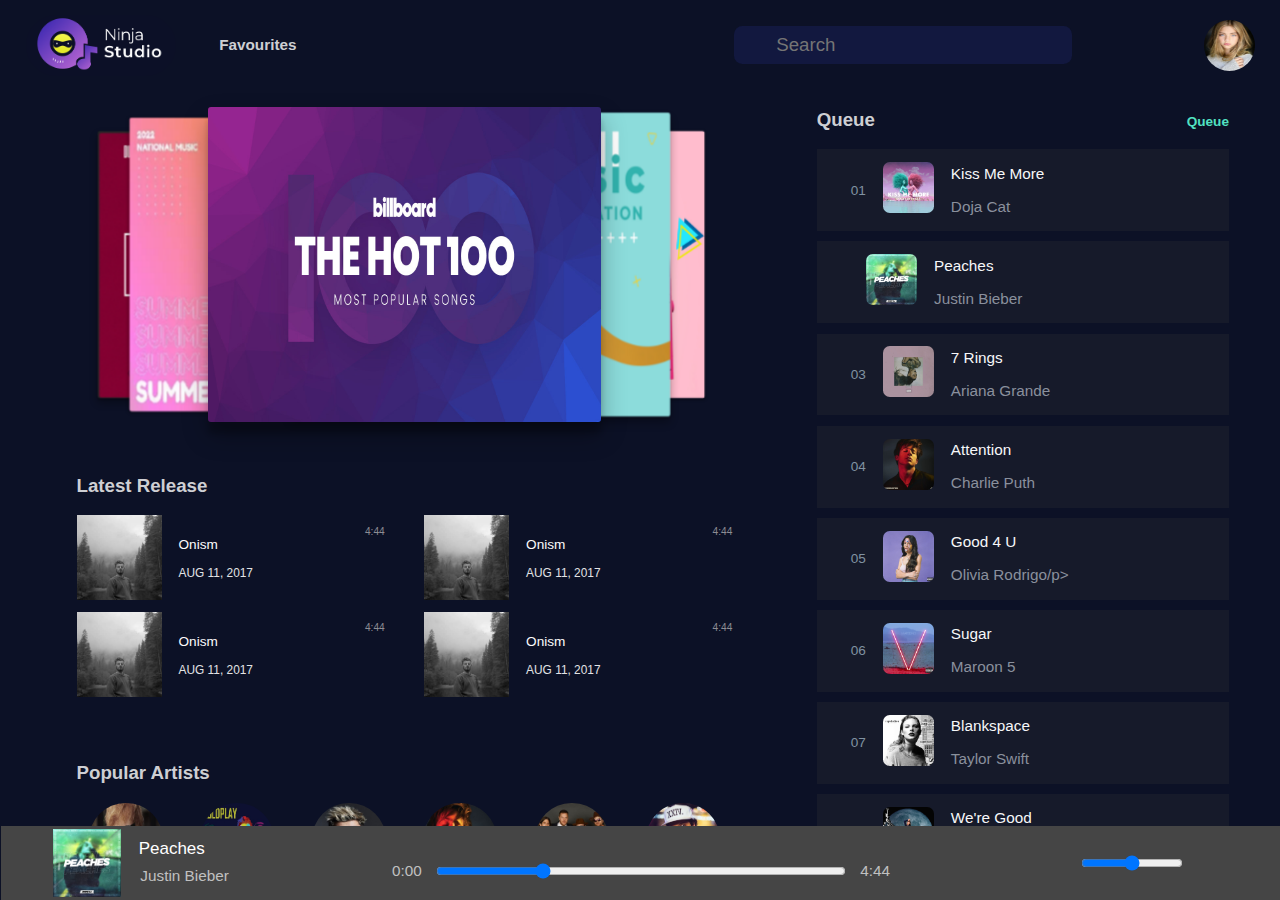
==== index.html @ 7820cff9 "Initial Upload" ====
<!-- The Following code is written by Dhruv Arora (github.com/itsdhruvarora) -->

<!DOCTYPE html>
<html>

<head>
    <title>Ninja Studio - Music Player</title>
    <meta content="" name="Ninja Studio's Music Player is a modern, classic and easy to use Web Music Player with interactive UI" />
    <meta name="description" content="Ninja Studio's Music Player is a modern, classic and easy to use Web Music Player with interactive UI" />
    <meta name="keywords" content="Ninja, Studio, NinjaStudio, Music, Player" />
	
    <meta property="og:title" content="Ninja Studio - Music Player" />
    <meta property="og:description" content="Ninja Studio's Music Player is a modern, classic and easy to use Web Music Player with interactive UI" />
    <meta property="og:locale" content="en_IN" />
    <meta
      property="og:image"
      content="/logo.png"
    />
	
    <meta name="twitter:title" content="Ninja Studio - Music Player" />
    <meta name="twitter:description" content="Ninja Studio's Music Player is a modern, classic and easy to use Web Music Player with interactive UI" />
    <meta
      name="twitter:image"
      content="/logo.png"
    />

    <meta charset="UTF-8">
    <!-- set viewport meta property -->
    <meta name="viewport" content="Width=device-width, initial-scale=1.0">

    <!-- linking the css file -->
    <link rel="stylesheet" href="/assets/css/styles.css">

    <!-- use the below to use font-awesome icons -->
    <link rel="stylesheet" href="https://use.fontawesome.com/releases/v5.15.3/css/all.css" integrity="sha384-SZXxX4whJ79/gErwcOYf+zWLeJdY/qpuqC4cAa9rOGUstPomtqpuNWT9wdPEn2fk" crossorigin="anonymous">
</head>

<body>
    <div class="main-container">
        <header class="header">
            <div class="logo">
                <img src="logo.png" />
                <p class="fav">Favourites</p>
            </div>
            <div class="searchbox-container">
                <div class="search-box">
                    <i class="fas fa-search"></i>
                    <input type="text" placeholder="Search" />
                    <i class="fas fa-microphone"></i>
                </div>
                <i class="fas bell fa-bell"></i>
                <img class="profile-photo" src="assets/images/profilepic.jpg" />
            </div>
        </header>

        <div class="for-responsiveness">
            <main>
                <div class="carousel">
                <div id="slider">
                    <input type="radio" name="slider" id="s1" checked>
                    <input type="radio" name="slider" id="s2">
                    <input type="radio" name="slider" id="s3">
                    <input type="radio" name="slider" id="s4">
                    <input type="radio" name="slider" id="s5">
            
                    <label for="s1" id="slide1"><img src="assets/carousel/img1.jpg" alt=""></label>
                    <label for="s2" id="slide2"><img src="assets/carousel/img2.jpg" alt=""></label>
                    <label for="s3" id="slide3"><img src="assets/carousel/img3.jpg" alt=""></label>
                    <label for="s4" id="slide4"><img src="assets/carousel/img4.webp" alt=""></label>
                    <label for="s5" id="slide5"><img src="assets/carousel/img5.png" alt=""></label>
                </div>
            </div>

                <div id="queue-1" class="queue-container">
                    <div class="queue-header">
                        <p>Queue</p>
                        <div class="queue-btn-container">

                            <!-- here label is acting as a button for dropdown effect -->
                            <label for="mycheckbox">Queue <span><i class="fas fa-angle-down"></i></span></label>
                            <input type="checkbox" id="mycheckbox">
                            <div class="queue-btn-dropdown">
                                <a href="">Playlists</a>
                                <hr>
                                <a href="">Favourite Songs</a>
                            </div>
                        </div>
                    </div>

                    <div class="queue-elements-container">
                        <div class="queue-element">
                            <div class="song-image-container">
                                <p class="queue-number">01</p>
                                <div class="image-container">
                                    <img class="queue-song-img" src="assets/queue/kissmemore.jpg" />
                                    <i class="fas play-btn fa-play"></i>
                                </div>
                                <div class="song-and-artist-container">
                                    <p class="queue-song-name">Kiss Me More</p>
                                    <p class="queue-artist-name">Doja Cat</p>
                                </div>
                            </div>

                            <span class="nav-link">
                                <button><i class="far wishlist-icon fa-heart"></i></button>
                            </span>
                        </div>
                        <div class="queue-element">
                            <div class="song-image-container">
                                <i class="fas currently-on-song fa-stream"></i>
                                
                                <!-- <img src="assets/css/Free_Download_Cool_Audio_Reacting_Spectrum_After_Effects_CC.mp4"> -->
                                <div class="image-container">

                                    <img class="queue-song-img" src="assets/queue/peaches.jpg" />
                                
                                    <i class="fas play-btn fa-play"></i>
                                </div>
                                <div class="song-and-artist-container">
                                    <p class="queue-song-name">Peaches</p>
                                    <p class="queue-artist-name">Justin Bieber</p>
                                </div>
                            </div>

                            <span class="nav-link">
                                <button><i class="far wishlist-icon fa-heart"></i></button>
                            </span>
                        </div>
                        <div class="queue-element">
                            <div class="song-image-container">
                                <p class="queue-number">03</p>
                                <div class="image-container">
                                    <img class="queue-song-img" src="assets/queue/7rings.jpg" />
                                    <i class="fas play-btn fa-play"></i>
                                </div>
                                <div class="song-and-artist-container">
                                    <p class="queue-song-name">7 Rings</p>
                                    <p class="queue-artist-name">Ariana Grande</p>
                                </div>
                            </div>

                            <span class="nav-link">
                                <button><i class="far wishlist-icon fa-heart"></i></button>
                            </span>
                        </div>
                        <div class="queue-element">
                            <div class="song-image-container">
                                <p class="queue-number">04</p>
                                <div class="image-container">
                                    <img class="queue-song-img" src="assets/queue/attention.jpg" />
                                    <i class="fas play-btn fa-play"></i>
                                </div>
                                <div class="song-and-artist-container">
                                    <p class="queue-song-name">Attention</p>
                                    <p class="queue-artist-name">Charlie Puth</p>
                                </div>
                            </div>

                            <span class="nav-link">
                                <button><i class="far wishlist-icon fa-heart"></i></button>
                            </span>
                        </div>
                        <div class="queue-element">
                            <div class="song-image-container">
                                <p class="queue-number">05</p>
                                <div class="image-container">
                                    <img class="queue-song-img" src="assets/queue/good4u.jpg" />
                                    <i class="fas play-btn fa-play"></i>
                                </div>
                                <div class="song-and-artist-container">
                                    <p class="queue-song-name">Good 4 U</p>
                                    <p class="queue-artist-name">Olivia Rodrigo/p>
                                </div>
                            </div>

                            <span class="nav-link">
                                <button><i class="far wishlist-icon fa-heart"></i></button>
                            </span>
                        </div>
                        <div class="queue-element">
                            <div class="song-image-container">
                                <p class="queue-number">06</p>
                                <div class="image-container">
                                    <img class="queue-song-img" src="assets/queue/sugar.jpg" />
                                    <i class="fas play-btn fa-play"></i>
                                </div>
                                <div class="song-and-artist-container">
                                    <p class="queue-song-name">Sugar</p>
                                    <p class="queue-artist-name">Maroon 5</p>
                                </div>
                            </div>

                            <span class="nav-link">
                                <button><i class="far wishlist-icon fa-heart"></i></button>
                            </span>
                        </div>
                        <div class="queue-element">
                            <div class="song-image-container">
                                <p class="queue-number">07</p>
                                <div class="image-container">
                                    <img class="queue-song-img" src="assets/queue/taylorswift.jpg" />
                                    <i class="fas play-btn fa-play"></i>
                                </div>
                                <div class="song-and-artist-container">
                                    <p class="queue-song-name">Blankspace</p>
                                    <p class="queue-artist-name">Taylor Swift</p>
                                </div>
                            </div>

                            <span class="nav-link">
                                <button><i class="far wishlist-icon fa-heart"></i></button>
                            </span>
                        </div>
                        <div class="queue-element">
                            <div class="song-image-container">
                                <p class="queue-number">08</p>
                                <div class="image-container">
                                    <img class="queue-song-img" src="assets/queue/we'regood.jpg" />
                                    <i class="fas play-btn fa-play"></i>
                                </div>
                                <div class="song-and-artist-container">
                                    <p class="queue-song-name">We're Good</p>
                                    <p class="queue-artist-name">Dua Lipa</p>
                                </div>
                            </div>

                            <span class="nav-link">
                                <button><i class="far wishlist-icon fa-heart"></i></button>
                            </span>
                        </div>
                        <div class="queue-element">
                            <div class="song-image-container">
                                <p class="queue-number">09</p>
                                <div class="image-container">
                                    <img class="queue-song-img" src="assets/queue/shapeofyou.jpg" />
                                    <i class="fas play-btn fa-play"></i>
                                </div>
                                <div class="song-and-artist-container">
                                    <p class="queue-song-name">Shape Of You</p>
                                    <p class="queue-artist-name">Ed Sheeran</p>
                                </div>
                            </div>

                            <span class="nav-link">
                                <button><i class="far wishlist-icon fa-heart"></i></button>
                            </span>
                        </div>
                        <div class="queue-element">
                            <div class="song-image-container">
                                <p class="queue-number">10</p>
                                <div class="image-container">
                                    <img class="queue-song-img" src="assets/queue/cheapthrills.jpg" />
                                    <i class="fas play-btn fa-play"></i>
                                </div>
                                <div class="song-and-artist-container">
                                    <p class="queue-song-name">Cheap Thrills</p>
                                    <p class="queue-artist-name">Sia</p>
                                </div>
                            </div>

                            <span class="nav-link">
                                <button><i class="far wishlist-icon fa-heart"></i></button>
                            </span>
                        </div>
                        <div class="queue-element">
                            <div class="song-image-container">
                                <p class="queue-number">11</p>
                                <div class="image-container">
                                    <img class="queue-song-img" src="assets/queue/roar.jpg" />
                                    <i class="fas play-btn fa-play"></i>
                                </div>
                                <div class="song-and-artist-container">
                                    <p class="queue-song-name">Roar</p>
                                    <p class="queue-artist-name">Katy Perry</p>
                                </div>
                            </div>

                            <span class="nav-link">
                                <button><i class="far wishlist-icon fa-heart"></i></button>
                            </span>
                        </div>
                        <div class="queue-element">
                            <div class="song-image-container">
                                <p class="queue-number">12</p>
                                <div class="image-container">
                                    <img class="queue-song-img" src="assets/queue/starboy.jpg" />
                                    <i class="fas play-btn fa-play"></i>
                                </div>
                                <div class="song-and-artist-container">
                                    <p class="queue-song-name">Starboy</p>
                                    <p class="queue-artist-name">The Weeknd</p>
                                </div>
                            </div>

                            <span class="nav-link">
                                <button><i class="far wishlist-icon fa-heart"></i></button>
                            </span>
                        </div>
                    </div>
                </div>

                <div class="latest-release-container">
                    <div class="latest-release-header">
                        <p>Latest Release</p>
                    </div>
                    <div class="latest-release-cards-container">
                        <div class="latest-release-card">
                            <div class="song-name-and-img-container">
                                <div class="latest-release-img-container">
                                    <label for="play-btn-checkbox1"><i class="fas latest-release-play-btn fa-play play-1"></i><i class="latest-release-pause-btn fas fa-pause pause-1"></i></label>
                                </div>
                                <div>
                                    <p class="song-name">Onism</p>
                                    <p class="date">AUG 11, 2017</p>
                                </div>
                            </div>

                            <div class="latest-release-dropdown-container">
                                <label for="latest-release-checkbox1"><i class="fas more-details fa-ellipsis-h"></i></label>
                                <input type="checkbox" id="latest-release-checkbox1">
                                <div class="latest-release-dropdown">

                                    <div class="links-container">
                                        <i class="fas fa-play"></i>
                                        <a href="">Play Now</a>
                                    </div>

                                    <hr>

                                    <div class="links-container">
                                        <i class="fas fa-plus"></i>
                                        <a href="">Add To Queue</a>
                                    </div>

                                    <hr>

                                    <div class="links-container">
                                        <i class="fas fa-bars"></i>
                                        <a href="">Add To Favourites</a>
                                    </div>

                                    <hr>

                                    <div class="links-container">
                                        <i class="fas fa-exclamation-circle"></i>
                                        <a href=""><span></span>Get Info</a>
                                    </div>

                                </div>
                                <p class="time">4:44</p>
                            </div>

                        </div>
                        <div class="latest-release-card">
                            <div class="song-name-and-img-container">
                                <div class="latest-release-img-container">
                                    <label for="play-btn-checkbox2"><i class="fas latest-release-play-btn fa-play play-2"></i><i class="latest-release-pause-btn fas fa-pause pause-2"></i></label>
                                </div>
                                <div>
                                    <p class="song-name">Onism</p>
                                    <p class="date">AUG 11, 2017</p>
                                </div>
                            </div>

                            <div class="latest-release-dropdown-container">
                                <label for="latest-release-checkbox2"><i class="fas more-details fa-ellipsis-h"></i></label>
                                <input type="checkbox" id="latest-release-checkbox2">
                                <div class="latest-release-dropdown">

                                    <div class="links-container">
                                        <i class="fas fa-play"></i>
                                        <a href="">Play Now</a>
                                    </div>

                                    <hr>

                                    <div class="links-container">
                                        <i class="fas fa-plus"></i>
                                        <a href="">Add To Queue</a>
                                    </div>

                                    <hr>

                                    <div class="links-container">
                                        <i class="fas fa-bars"></i>
                                        <a href="">Add To Favourites</a>
                                    </div>

                                    <hr>

                                    <div class="links-container">
                                        <i class="fas fa-exclamation-circle"></i>
                                        <a href=""><span></span>Get Info</a>
                                    </div>

                                </div>
                                <p class="time">4:44</p>
                            </div>

                        </div>
                    </div>
                    <div class="latest-release-cards-container">
                        <div class="latest-release-card">
                            <div class="song-name-and-img-container">
                                <div class="latest-release-img-container">
                                    <label for="play-btn-checkbox3"><i class="fas latest-release-play-btn fa-play play-3"></i><i class="latest-release-pause-btn fas fa-pause pause-3"></i></label>
                                </div>
                                <div>
                                    <p class="song-name">Onism</p>
                                    <p class="date">AUG 11, 2017</p>
                                </div>
                            </div>

                            <div class="latest-release-dropdown-container">
                                <label for="latest-release-checkbox3"><i class="fas more-details fa-ellipsis-h"></i></label>
                                <input type="checkbox" id="latest-release-checkbox3">
                                <div class="latest-release-dropdown">

                                    <div class="links-container">
                                        <i class="fas fa-play"></i>
                                        <a href="">Play Now</a>
                                    </div>

                                    <hr>

                                    <div class="links-container">
                                        <i class="fas fa-plus"></i>
                                        <a href="">Add To Queue</a>
                                    </div>

                                    <hr>

                                    <div class="links-container">
                                        <i class="fas fa-bars"></i>
                                        <a href="">Add To Favourites</a>
                                    </div>

                                    <hr>

                                    <div class="links-container">
                                        <i class="fas fa-exclamation-circle"></i>
                                        <a href=""><span></span>Get Info</a>
                                    </div>

                                </div>
                                <p class="time">4:44</p>
                            </div>

                        </div>
                        <div class="latest-release-card">
                            <div class="song-name-and-img-container">
                                <div class="latest-release-img-container">
                                    <label for="play-btn-checkbox4"><i class="fas latest-release-play-btn fa-play play-4"></i><i class="latest-release-pause-btn fas fa-pause pause-4"></i></label>
                                </div>
                                <div>
                                    <p class="song-name">Onism</p>
                                    <p class="date">AUG 11, 2017</p>
                                </div>
                            </div>

                            <div class="latest-release-dropdown-container">
                                <label for="latest-release-checkbox4"><i class="fas more-details fa-ellipsis-h"></i></label>
                                <input type="checkbox" id="latest-release-checkbox4">
                                <div class="latest-release-dropdown">

                                    <div class="links-container">
                                        <i class="fas fa-play"></i>
                                        <a href="">Play Now</a>
                                    </div>

                                    <hr>

                                    <div class="links-container">
                                        <i class="fas fa-plus"></i>
                                        <a href="">Add To Queue</a>
                                    </div>

                                    <hr>

                                    <div class="links-container">
                                        <i class="fas fa-bars"></i>
                                        <a href="">Add To Favourites</a>
                                    </div>

                                    <hr>

                                    <div class="links-container">
                                        <i class="fas fa-exclamation-circle"></i>
                                        <a href=""><span></span>Get Info</a>
                                    </div>

                                </div>
                                <p class="time">4:44</p>
                            </div>

                        </div>
                    </div>
                </div>

                <div class="popular-artists-container">
                    <div class="popular-artists-header">
                        <p>Popular Artists</p>
                    </div>
                    <div class="popular-artists-img-container">
                        <div class="popular-artists-1-container">
                            <div class="popular-artists-img1-container">
                                <div class="popular-artists">
                                    <a href="index2.html"><i class="fas popular-artists-play-btn fa-play"></i></a>
                                </div>
                            </div>

                            <p>Ed Sheeran</p>
                        </div>
                        <div class="popular-artists-1-container">
                            <div class="popular-artists-img1-container">
                                <div class="popular-artists popular-artists-2">
                                    <a href="index2.html"><i class="fas popular-artists-play-btn fa-play"></i></a>
                                </div>
                            </div>

                            <p>ColdPlay</p>
                        </div>
                        <div class="popular-artists-1-container">
                            <div class="popular-artists-img1-container">
                                <div class="popular-artists popular-artists-3">
                                    <a href="index2.html"><i class="fas popular-artists-play-btn fa-play"></i></a>
                                </div>
                            </div>

                            <p>Zayn</p>
                        </div>
                        <div class="popular-artists-1-container">
                            <div class="popular-artists-img1-container">
                                <div class="popular-artists popular-artists-4">
                                    <a href="index2.html"><i class="fas popular-artists-play-btn fa-play"></i></a>
                                </div>
                            </div>

                            <p>Charlie Puth</p>
                        </div>
                        <div class="popular-artists-1-container">
                            <div class="popular-artists-img1-container">
                                <div class="popular-artists popular-artists-5">
                                    <a href="index2.html"><i class="fas popular-artists-play-btn fa-play"></i></a>
                                </div>
                            </div>

                            <p>Imagine Dragon</p>
                        </div>
                        <div class="popular-artists-1-container">
                            <div class="popular-artists-img1-container">
                                <div class="popular-artists popular-artists-6">
                                    <a href="index2.html"><i class="fas popular-artists-play-btn fa-play"></i></a>
                                </div>
                            </div>

                            <p>Bruno Mars</p>
                        </div>
                    </div>
                </div>

                <div class="stations-container">
                    <div class="stations-logo-container">
                        <div class="stations-logo-img-container">

                        </div>
                    </div>

                    <div class="stations-img-container">
                        <div class="stations-img">
                            <!-- <div class="station-1"> -->
                            <div class="img-1">

                            </div>
                            <!-- <p>Love</p>
                  </div> -->
                        </div>
                        <p class="stations-para">Love</p>
                    </div>

                    <div class="stations-img-container">
                        <div class="stations-img">
                            <!-- <div class="station-1"> -->
                            <div class="img-1 img-2">

                            </div>
                            <!-- <p>Love</p>
                  </div> -->
                        </div>
                        <p class="stations-para">Retro</p>
                    </div>

                    <div class="stations-img-container">
                        <div class="stations-img">
                            <!-- <div class="station-1"> -->
                            <div class="img-1 img-3">

                            </div>
                            <!-- <p>Love</p>
              </div> -->
                        </div>
                        <p class="stations-para">Chill</p>
                    </div>

                    <div class="stations-img-container">
                        <div class="stations-img">
                            <!-- <div class="station-1"> -->
                            <div class="img-1 img-4">

                            </div>
                            <!-- <p>Love</p>
              </div> -->
                        </div>
                        <p class="stations-para">Workout</p>
                    </div>

                    <div class="stations-img-container">
                        <div class="stations-img">
                            <!-- <div class="station-1"> -->
                            <div class="img-1 img-5">

                            </div>
                            <!-- <p>Love</p> -->
                            <!-- </div> -->
                        </div>
                        <p class="stations-para">Rock</p>
                    </div>

                    <div class="stations-img-container">
                        <div class="stations-img">
                            <!-- <div class="station-1"> -->
                            <div class="img-1 img-6">

                            </div>
                            <!-- <p>Love</p>
              </div> -->
                        </div>
                        <p class="stations-para">Pop</p>
                    </div>
                </div>

                <div class="genre-container">
                    <div class="genre-img-container">
                        <p>Party</p>
                    </div>

                    <div class="genre-img-container genre-img-2">
                        <p>Electronic</p>
                    </div>

                    <div class="genre-img-container genre-img-3">
                        <p>Road Trip</p>
                    </div>
                </div>

                <div class="latest-english-container">
                    <div class="latest-english-header">
                        <p>Latest English</p>
                    </div>

                    <div class="latest-english-content">
                        <div class="latest-english-card-container">
                            <img src="songs/queue-04.jpg" />
                            <p>Onism</p>
                            <p>AUG 11, 2017</p>
                        </div>
                        <div class="latest-english-card-container">
                            <img src="songs/queue-05.jpg" />
                            <p>Onism</p>
                            <p>AUG 11, 2017</p>
                        </div>
                        <div class="latest-english-card-container">
                            <img src="songs/queue-02.jpg" />
                            <p>Onism</p>
                            <p>AUG 11, 2017</p>
                        </div>
                        <div class="latest-english-card-container">
                            <img src="songs/queue-03.png" />
                            <p>Onism</p>
                            <p>AUG 11, 2017</p>
                        </div>
                        <div class="latest-english-card-container">
                            <img src="songs/queue-04.jpg" />
                            <p>Onism</p>
                            <p>AUG 11, 2017</p>
                        </div>
                        <div class="latest-english-card-container">
                            <img src="songs/queue-03.png" />
                            <p>Onism</p>
                            <p>AUG 11, 2017</p>
                        </div>
                    </div>
                </div>
                <!-- Latest English Container -->
                <div class="latest-english-container">
                    <div class="latest-english-header">
                        <p>Latest Hindi</p>
                    </div>

                    <div class="latest-english-content">
                        <div class="latest-english-card-container">
                            <img src="songs/queue-04.jpg" />
                            <p>Onism</p>
                            <p>AUG 11, 2017</p>
                        </div>
                        <div class="latest-english-card-container">
                            <img src="songs/queue-05.jpg" />
                            <p>Onism</p>
                            <p>AUG 11, 2017</p>
                        </div>
                        <div class="latest-english-card-container">
                            <img src="songs/queue-02.jpg" />
                            <p>Onism</p>
                            <p>AUG 11, 2017</p>
                        </div>
                        <div class="latest-english-card-container">
                            <img src="songs/queue-03.png" />
                            <p>Onism</p>
                            <p>AUG 11, 2017</p>
                        </div>
                        <div class="latest-english-card-container">
                            <img src="songs/queue-04.jpg" />
                            <p>Onism</p>
                            <p>AUG 11, 2017</p>
                        </div>
                        <div class="latest-english-card-container">
                            <img src="songs/queue-03.png" />
                            <p>Onism</p>
                            <p>AUG 11, 2017</p>
                        </div>
                    </div>
                </div>
            </main>

            <div id="queue-2" class="queue-container">
                <div class="queue-header">
                    <p>Queue</p>
                    <div class="queue-btn-container">

                        <!-- here label is acting as a button for dropdown effect -->
                        <label for="mycheckbox">Queue <span><i class="fas fa-angle-down"></i></span></label>
                        <input type="checkbox" id="mycheckbox">
                        <div class="queue-btn-dropdown">
                            <a href="">Playlists</a>
                            <hr>
                            <a href="">Favourite Songs</a>
                        </div>
                    </div>
                </div>

                <div class="queue-elements-container">
                    <div class="queue-element">
                        <div class="song-image-container">
                            <p class="queue-number">01</p>
                            <div class="image-container">
                                <img class="queue-song-img" src="assets/queue/kissmemore.jpg" />
                                <i class="fas play-btn fa-play"></i>
                            </div>
                            <div class="song-and-artist-container">
                                <p class="queue-song-name">Kiss Me More</p>
                                <p class="queue-artist-name">Doja Cat</p>
                            </div>
                        </div>
                        <span class="nav-link">
                            <button><button><i class="far wishlist-icon fa-heart"></i></button></button>                        
                        </span>
                    </div>
                    <div class="queue-element">
                        <div class="song-image-container">
                            <i class="fas currently-on-song fa-stream"></i>
                            <div class="image-container">
                                
                                <img class="queue-song-img" src="assets/queue/peaches.jpg" />
                                <i class="fas play-btn fa-play"></i>
                            </div>
                            <div class="song-and-artist-container">
                                <p class="queue-song-name">Peaches</p>
                                <p class="queue-artist-name">Justin Bieber</p>
                            </div>
                        </div>
                        <span class="nav-link">
                            <button><i class="far wishlist-icon fa-heart"></i></button>
                        </span>
                    </div>
                    <div class="queue-element">
                        <div class="song-image-container">
                            <p class="queue-number">03</p>
                            <div class="image-container">
                                <img class="queue-song-img" src="assets/queue/7rings.jpg" />
                                <i class="fas play-btn fa-play"></i>
                            </div>
                            <div class="song-and-artist-container">
                                <p class="queue-song-name">7 Rings</p>
                                <p class="queue-artist-name">Ariana Grande</p>
                            </div>
                        </div>
                        <span class="nav-link">
                            <button><i class="far wishlist-icon fa-heart"></i></button>
                        </span>
                    </div>
                    <div class="queue-element">
                        <div class="song-image-container">
                            <p class="queue-number">04</p>
                            <div class="image-container">
                                <img class="queue-song-img" src="assets/queue/attention.jpg" />
                                <i class="fas play-btn fa-play"></i>
                            </div>
                            <div class="song-and-artist-container">
                                <p class="queue-song-name">Attention</p>
                                <p class="queue-artist-name">Charlie Puth</p>
                            </div>
                        </div>
                        <span class="nav-link">
                            <button><i class="far wishlist-icon fa-heart"></i></button>
                        </span>

                    </div>
                    <div class="queue-element">
                        <div class="song-image-container">
                            <p class="queue-number">05</p>
                            <div class="image-container">
                                <img class="queue-song-img" src="assets/queue/good4u.jpg" />
                                <i class="fas play-btn fa-play"></i>
                            </div>
                            <div class="song-and-artist-container">
                                <p class="queue-song-name">Good 4 U</p>
                                <p class="queue-artist-name">Olivia Rodrigo/p>
                            </div>
                        </div>
                        <span class="nav-link">
                            <button><i class="far wishlist-icon fa-heart"></i></button>
                        </span>
                    </div>
                    <div class="queue-element">
                        <div class="song-image-container">
                            <p class="queue-number">06</p>
                            <div class="image-container">
                                <img class="queue-song-img" src="assets/queue/sugar.jpg" />
                                <i class="fas play-btn fa-play"></i>
                            </div>
                            <div class="song-and-artist-container">
                                <p class="queue-song-name">Sugar</p>
                                <p class="queue-artist-name">Maroon 5</p>
                            </div>
                        </div>
                        <span class="nav-link">
                            <button><i class="far wishlist-icon fa-heart"></i></button>
                        </span>
                    </div>
                    <div class="queue-element">
                        <div class="song-image-container">
                            <p class="queue-number">07</p>
                            <div class="image-container">
                                <img class="queue-song-img" src="assets/queue/taylorswift.jpg" />
                                <i class="fas play-btn fa-play"></i>
                            </div>
                            <div class="song-and-artist-container">
                                <p class="queue-song-name">Blankspace</p>
                                <p class="queue-artist-name">Taylor Swift</p>
                            </div>
                        </div>
                        <span class="nav-link">
                            <button><i class="far wishlist-icon fa-heart"></i></button>
                        </span>
                    </div>
                    <div class="queue-element">
                        <div class="song-image-container">
                            <p class="queue-number">08</p>
                            <div class="image-container">
                                <img class="queue-song-img" src="assets/queue/we'regood.jpg" />
                                <i class="fas play-btn fa-play"></i>
                            </div>
                            <div class="song-and-artist-container">
                                <p class="queue-song-name">We're Good</p>
                                <p class="queue-artist-name">Dua Lipa</p>
                            </div>
                        </div>
                        <span class="nav-link">
                            <button><i class="far wishlist-icon fa-heart"></i></button>
                        </span>
                    </div>
                    <div class="queue-element">
                        <div class="song-image-container">
                            <p class="queue-number">09</p>
                            <div class="image-container">
                                <img class="queue-song-img" src="assets/queue/shapeofyou.jpg" />
                                <i class="fas play-btn fa-play"></i>
                            </div>
                            <div class="song-and-artist-container">
                                <p class="queue-song-name">Shape Of You</p>
                                <p class="queue-artist-name">Ed Sheeran</p>
                            </div>
                        </div>
                        <span class="nav-link">
                            <button><i class="far wishlist-icon fa-heart"></i></button>
                        </span>
                    </div>
                    <div class="queue-element">
                        <div class="song-image-container">
                            <p class="queue-number">10</p>
                            <div class="image-container">
                                <img class="queue-song-img" src="assets/queue/cheapthrills.jpg" />
                                <i class="fas play-btn fa-play"></i>
                            </div>
                            <div class="song-and-artist-container">
                                <p class="queue-song-name">Cheap Thrills</p>
                                <p class="queue-artist-name">Sia</p>
                            </div>
                        </div>
                        <span class="nav-link">
                            <button><i class="far wishlist-icon fa-heart"></i></button>
                        </span>
                    </div>
                    <div class="queue-element">
                        <div class="song-image-container">
                            <p class="queue-number">11</p>
                            <div class="image-container">
                                <img class="queue-song-img" src="assets/queue/roar.jpg" />
                                <i class="fas play-btn fa-play"></i>
                            </div>
                            <div class="song-and-artist-container">
                                <p class="queue-song-name">Roar</p>
                                <p class="queue-artist-name">Katy Perry</p>
                            </div>
                        </div>
                        <span class="nav-link">
                            <button><i class="far wishlist-icon fa-heart"></i></button>
                        </span>
                    </div>
                    <div class="queue-element">
                        <div class="song-image-container">
                            <p class="queue-number">12</p>
                            <div class="image-container">
                                <img class="queue-song-img" src="assets/queue/starboy.jpg" />
                                <i class="fas play-btn fa-play"></i>
                            </div>
                            <div class="song-and-artist-container">
                                <p class="queue-song-name">Starboy</p>
                                <p class="queue-artist-name">The Weeknd</p>
                            </div>
                        </div>
                        <span class="nav-link">
                            <button><i class="far wishlist-icon fa-heart"></i></button>
                        </span>
                    </div>
                </div>
            </div>
        <footer>
            <!-- Song Thumnail, Title, Singer -->
            <div id="footer-song-info">
                <div id="footer-song-image"></div>
                <div id="footer-song-name">
                    <span style="color:white">Peaches</span>
                    <span class="subtitle">Justin Bieber</span>
                </div>
                <div>
                    <span class="nav-link">
	                    <i class="far fa-heart subtitle"></i>
	                </span>
                    <span class="nav-link">
	                    <i class="fas fa-ban subtitle"></i>
	                </span>
                </div>
            </div>

            <!-- Contains Player Controls: Play, Pause, Next, Previous, Shuffle and Repeat with Slider -->
            <div id="player">

                <div id="player-control">
                    <div><i class="fas fa-random" style="color:white;"></i></div>
                    <div><i class="fas fa-step-backward" style="color:white;"></i></div>
                    <div><i class="far fa-pause-circle" style="font-size: 2rem; color:white;"></i></div>
                    <div><i class="fas fa-step-forward" style="color:white;"></i></div>
                    <div><i class="fas fa-redo" style="color:white;"></i></div>
                </div>

                <div id="player-slider-container">
                    <div class="subtitle">
                        0:00
                    </div>

                    <input type="range" min="0" max="100" value="25">

                    <div class="subtitle">
                        4:44
                    </div>
                </div>
            </div>

            <!-- Volume buttom, Expand button -->
            <div class="player-extras">
                <div>
                    <i class="fas fa-list-ul" style="color:white;"></i>
                </div>
                <div>
                    <i class="fas fa-laptop" style="color:white;"></i>
                </div>

                <div class="volume-container" style="color:white;">
                    <span><i class="fas fa-volume-up"></i></span>
                    <input type="range" min="0" max="100" value="50" class="slider" id="volume-slider">
                </div>
                <div><i class="fas fa-expand" style="color:white;"></i></div>
            </div>

        </footer>
    </div>
</body>

</html>
---- assets/css/styles.css ----
html {
  font-size: 7px;
}

/* set border-box style for all elements of webpage */

* {
  box-sizing: border-box;
  font-family: Arial, Helvetica, sans-serif;
}

/* set margin of body element as 0 (because there is some margin by default) */

body {
  margin: 0;
}

.main-container {
  height: 100vh;
  background-color: #0c1126;
  overflow-y: auto;
}

/* header */

.header {
  height: 10vh;
  padding: 1.5rem;
  display: flex;
  justify-content: space-between;
  align-items: center;
}

.logo {
  display: flex;
  justify-content: flex-start;
  align-items: center;
  width: 18%;
}

.logo img {
  width: auto;
  height: 61px;
  border-radius: 2.5rem;
  margin-right: 0.8rem;
  max-height: 6rem;
  max-width: 18rem;
}

.fav {
  color: #cecfd3;
  font-size: 0.9rem;
  font-weight: 600;
  margin-left: 30px;
}

.searchbox-container {
  display: flex;
  justify-content: flex-end;
  align-items: center;
  width: 55%;
}

.search-box {
  padding: 0.5rem;
  padding-left: 0.5rem;
  padding-right: 0.5rem;
  background-color: #12183f;
  border-radius: 0.5rem;
  display: flex;
  align-items: center;
  justify-content: space-between;
  width: 50%;
  margin-right: 4rem;
}

.search-box input {
  font-size: 1.1rem;
  padding: 0.6rem;
  padding-left: 0.1rem;
  background-color: transparent;
  width: 80%;
  height: 0.7rem;
  border: 0;
  margin-left: 0.3rem;
  margin-right: 0.3rem;
  color: white;
}

.search-box input:focus {
  outline: none;
}

.search-box i {
  color: white;
  /* font-size: 2rem; */
}

.profile-photo {
  width: 3rem;
  height: 3rem;
  border-radius: 1.5rem;
  margin-left: 0.8rem;
}

.bell {
  color: #e7e7e6;
  margin-right: 50px;
}

/* content */

main {
  display: flex;
  flex-direction: column;
  justify-content: flex-start;
  align-items: center;
  height: 90vh;
  overflow-y: auto;
  padding: 1.5rem;
  padding-top: 1rem;
  padding-bottom: 0rem;
}

.nav-link a {
  padding: 8px 8px 8px 32px;
  text-decoration: none;
  font-size: 13px;
  color: #fff;
  display: block;
  transition: 0.3s;
}
.nav-link .active {
  color: #1dd65f;
}
.nav-text {
  padding-left: 18px;
}

.nav-link button {
  background: none;
  border: 0px;
  padding: 0px;
  font-size: 17px;
  line-height: 1;
  outline: none;
}

.nav-link button:hover {
  cursor: pointer;
}

.nav-link button:focus i {
  color: #1dd65f;
  -webkit-animation: nextarrow 1s infinite;
  -moz-animation: nextarrow 1s infinite;
  -o-animation: nextarrow 1s infinite;
  animation: nextarrow 1s infinite;
}

.nav-link:hover a span {
  padding-left: 30px;
  transition: all 0.5s ease;
  color: #1dd65f;
}
.nav-link:hover i {
  color: #1dd65f;
  -webkit-animation: nextarrow 1s infinite;
  -moz-animation: nextarrow 1s infinite;
  -o-animation: nextarrow 1s infinite;
  animation: nextarrow 1s infinite;
}
@keyframes nextarrow {
  0% {
    transform: scale(1, 1);
  }
  50% {
    transform: scale(1.5, 1.5);
  }
  100% {
    transform: scale(1, 1);
  }
}

/* carousel */

.carousel {
  width: 100%;
  justify-content: center;
  align-items: center;
  margin-bottom: 2rem;
  display: flex;
}
/* css of the 3d carousel */

#slider {
  float: left;
  position: static;
  min-width: 60%;
  height: 35vh;
  margin: 0px 150px;
  font-family: "Helvetica Neue", sans-serif;
  perspective: 1400px;
  transform-style: preserve-3d;
  display: flex;
}

#slider label,
#slider label img {
  position: absolute;
  width: 100%;
  height: 100%;
  left: 0;
  top: 0;
  color: white;
  font-size: 70px;
  font-weight: bold;
  border-radius: 3px;
  cursor: pointer;
  display: flex;
  align-items: center;
  justify-content: center;
  transition: transform 400ms ease;
}

input[type="radio"] {
  position: relative;
  top: 108%;
  left: 50%;
  width: 18px;
  height: 18px;
  margin: 0 15px 0 0;
  opacity: 0.4;
  transform: translateX(-83px);
  cursor: pointer;
  display: none;
}

input[type="radio"]:nth-child(5) {
  margin-right: 0px;
}

input[type="radio"]:checked {
  opacity: 1;
}

#s1:checked ~ #slide1,
#s2:checked ~ #slide2,
#s3:checked ~ #slide3,
#s4:checked ~ #slide4,
#s5:checked ~ #slide5 {
  box-shadow: 0 13px 26px rgba(0, 0, 0, 0.3), 0 12px 6px rgba(0, 0, 0, 0.2);
  transform: translate3d(0%, 0, 0px);
}

#s1:checked ~ #slide2,
#s2:checked ~ #slide3,
#s3:checked ~ #slide4,
#s4:checked ~ #slide5,
#s5:checked ~ #slide1 {
  box-shadow: 0 6px 10px rgba(0, 0, 0, 0.3), 0 2px 2px rgba(0, 0, 0, 0.2);
  transform: translate3d(20%, 0, -50px);
}

#s1:checked ~ #slide3,
#s2:checked ~ #slide4,
#s3:checked ~ #slide5,
#s4:checked ~ #slide1,
#s5:checked ~ #slide2 {
  box-shadow: 0 1px 4px rgba(0, 0, 0, 0.4);
  transform: translate3d(40%, 0, -250px);
}

#s1:checked ~ #slide5,
#s2:checked ~ #slide1,
#s3:checked ~ #slide2,
#s4:checked ~ #slide3,
#s5:checked ~ #slide4 {
  box-shadow: 0 6px 10px rgba(0, 0, 0, 0.3), 0 2px 2px rgba(0, 0, 0, 0.2);
  transform: translate3d(-42%, 0, -250px);
}

#s1:checked ~ #slide4,
#s2:checked ~ #slide5,
#s3:checked ~ #slide1,
#s4:checked ~ #slide2,
#s5:checked ~ #slide3 {
  box-shadow: 0 1px 4px rgba(0, 0, 0, 0.4);
  transform: translate3d(-25%, 0, -100px);
}

/* queue */

.queue-container {
  width: 95%;
  margin-bottom: 2rem;
}

#queue-2 {
  display: none;
}

.queue-header {
  color: #cecfd3;
  font-size: 1.1rem;
  font-weight: 700;
  width: 100%;
  display: flex;
  justify-content: space-between;
  align-items: center;
}

/* implementing the dropdown(on queue button click) via checbox */

/* hide the checkbox */

.queue-header input {
  display: none;
}

.queue-header label {
  font-size: 0.8rem;
  color: #51e2c2;
}

.queue-btn-container {
  position: relative;
}

/* set position of dropdown absolute to the label to appear over other elements , set height 0 and overflow hidden add transition effect */

.queue-btn-dropdown {
  position: absolute;
  height: 0;
  overflow: hidden;
  top: 1.5rem;
  left: -4rem;
  background-color: white;
  text-align: center;
  transition: all 0.2s linear;
}

.queue-btn-dropdown a {
  text-decoration: none;
  font-size: 0.8rem;
  color: black;
}

/* on clicking the label dropdown will appear, make height non zero */

#mycheckbox:checked ~ div {
  height: 4.7rem;
  padding: 0.3rem;
}

#mycheckbox2:checked ~ div {
  height: 4.7rem;
  padding: 0.3rem;
}

/* queue elements */

.queue-elements-container {
  width: 100%;
  display: flex;
  flex-direction: column;
  justify-content: flex-start;
  align-items: center;
}

.queue-element {
  margin-bottom: 0.6rem;
  width: 100%;
  background-color: #1e222e98;
  display: flex;
  justify-content: space-between;
  align-items: center;
  padding-left: 2rem;
  padding-right: 2rem;
  cursor: pointer;
}

.song-image-container {
  display: flex;
  align-items: center;
  justify-content: flex-start;
}

.queue-number {
  font-size: 0.8rem;
  color: #8092a1;
  margin-right: 1rem;
}

.image-container {
  position: relative;
}

.queue-song-img {
  width: 3rem;
  border-radius: 0.4rem;
  margin-right: 1rem;
}

.queue-song-img ~ i {
  transition: all 0.2s ease-in-out;
}

.queue-song-img ~ i:hover {
  opacity: 0.9;
  height: 1rem;
}

.queue-song-img:hover ~ i {
  opacity: 0.9;
  height: 1rem;
}

.play-btn {
  position: absolute;
  height: 0;
  overflow: hidden;
  color: white;
  top: 1rem;
  left: 1rem;
}

.queue-song-name {
  font-size: 0.9rem;
  color: #f6f7f9;
}

.queue-artist-name {
  font-size: 0.9rem;
  color: #8a909d;
}

.wishlist-icon {
  color: #92a6b3;
}

.currently-on-song {
  color: #21b6d9;
  transform: rotate(-90deg);
  margin-right: 0.9rem;
}

/* latest-release */

.latest-release-container {
  width: 100%;
  margin-bottom: 2rem;
  display: flex;
  flex-direction: column;
  justify-content: flex-start;
}

.latest-release-header {
  width: 100%;
}

.latest-release-header p {
  color: #cecfd3;
  font-size: 1.1rem;
  font-weight: 700;
}

.latest-release-cards-container {
  width: 100%;
  display: flex;
  justify-content: space-between;
  align-items: center;
  margin-bottom: 0.7rem;
}

.latest-release-card {
  display: flex;
  align-items: flex-start;
  justify-content: space-between;
  width: 47%;
  cursor: pointer;
}

.song-name-and-img-container {
  display: flex;
  justify-content: flex-start;
  align-items: center;
}

.latest-release-img-container {
  background-image: url(../../songs/latest-release-onism.jpg);
  background-size: cover;
  height: 5rem;
  width: 5rem;
  margin-right: 1rem;
  position: relative;
}

.latest-release-play-btn {
  position: absolute;
  height: 0;
  overflow: hidden;
  color: white;
  top: 2rem;
  left: 2rem;
}

.latest-release-pause-btn {
  position: absolute;
  height: 0;
  overflow: hidden;
  color: white;
  top: 2rem;
  left: 2rem;
}

.latest-release-img-container:hover .latest-release-play-btn {
  height: 1rem;
}

/* on clicking the play btns , make its height 0 (display none) */

#play-btn-checkbox1:checked
  ~ .for-responsiveness
  > main
  > .latest-release-container
  div:nth-child(even)
  div:first-child
  > .song-name-and-img-container
  > .latest-release-img-container
  > label
  > i.play-1,
#play-btn-checkbox2:checked
  ~ .for-responsiveness
  > main
  > .latest-release-container
  div:nth-child(even)
  div:last-child
  > .song-name-and-img-container
  > .latest-release-img-container
  > label
  > i.play-2,
#play-btn-checkbox3:checked
  ~ .for-responsiveness
  > main
  > .latest-release-container
  div:last-child
  div:first-child
  > .song-name-and-img-container
  > .latest-release-img-container
  > label
  > i.play-3,
#play-btn-checkbox4:checked
  ~ .for-responsiveness
  > main
  > .latest-release-container
  div:last-child
  div:last-child
  > .song-name-and-img-container
  > .latest-release-img-container
  > label
  > i.play-4 {
  height: 0;
  overflow: hidden;
}

/* on clicking the play btns, make the height of pause btn non zero */

#play-btn-checkbox1:checked
  ~ .for-responsiveness
  > main
  > .latest-release-container
  div:nth-child(even)
  div:first-child
  > .song-name-and-img-container
  > .latest-release-img-container
  > label
  > i.pause-1,
#play-btn-checkbox2:checked
  ~ .for-responsiveness
  > main
  > .latest-release-container
  div:nth-child(even)
  div:last-child
  > .song-name-and-img-container
  > .latest-release-img-container
  > label
  > i.pause-2,
#play-btn-checkbox3:checked
  ~ .for-responsiveness
  > main
  > .latest-release-container
  div:last-child
  div:first-child
  > .song-name-and-img-container
  > .latest-release-img-container
  > label
  > i.pause-3,
#play-btn-checkbox4:checked
  ~ .for-responsiveness
  > main
  > .latest-release-container
  div:last-child
  div:last-child
  > .song-name-and-img-container
  > .latest-release-img-container
  > label
  > i.pause-4 {
  height: 1rem;
}

/* on clicking the play btns , make its height 0 (display none) */

.song-name {
  color: #fcfcfd;
  font-size: 0.8rem;
}

.date {
  color: #e2e3e5;
  font-size: 0.7rem;
}

.more-details {
  color: #93a9b2;
  font-size: 0.8rem;
}

.time {
  color: #8d8c93;
  font-size: 0.6rem;
}

.latest-release-dropdown-container {
  position: relative;
}

.latest-release-dropdown {
  position: absolute;
  z-index: 2;
  height: 0;
  overflow: hidden;
  top: 1rem;
  left: -6.9rem;
  background-color: white;
  text-align: center;
  transition: all 0.2s linear;
}

.latest-release-dropdown a {
  text-decoration: none;
  font-size: 0.8rem;
  color: black;
}

#latest-release-checkbox1,
#latest-release-checkbox2,
#latest-release-checkbox3,
#latest-release-checkbox4 {
  display: none;
}

#latest-release-checkbox1:checked ~ div,
#latest-release-checkbox2:checked ~ div,
#latest-release-checkbox3:checked ~ div,
#latest-release-checkbox4:checked ~ div {
  height: 8rem;
  width: 8.7rem;
  padding: 0.3rem;
}

.links-container {
  display: flex;
  justify-content: flex-start;
  align-items: center;
}

.links-container i {
  color: #8d89ad;
  margin-right: 0.7rem;
}

/* popular artists */

.popular-artists-container {
  width: 100%;
  margin-bottom: 2rem;
  display: flex;
  flex-direction: column;
  justify-content: flex-start;
}

.popular-artists-header {
  width: 100%;
}

.popular-artists-header p {
  color: #cecfd3;
  font-size: 1.1rem;
  font-weight: 700;
}

.popular-artists-img-container {
  width: 100%;
  display: flex;
  justify-content: space-between;
  align-items: flex-start;
  margin-bottom: 0.7rem;
}

.popular-artists-1-container {
  display: flex;
  flex-direction: column;
  justify-content: flex-start;
  align-items: center;
  text-align: center;
  width: 15%;
  cursor: pointer;
}

.popular-artists-1-container p {
  color: white;
  font-size: 0.8rem;
}

.popular-artists-img1-container {
  width: 75%;
  position: relative;
  overflow: hidden;
}

.popular-artists-img1-container:before {
  content: "";
  display: block;
  padding-top: 100%;
}

.popular-artists {
  position: absolute;
  padding-top: 42%;
  top: 0;
  left: 0;
  right: 0;
  bottom: 0;
  background-image: url(../../songs/ed-sheeran.jpg);
  background-position: center;
  background-size: 100% 100%;
  background-size: cover;
  border-radius: 4rem;
  transition: all 0.2s ease-in-out;
}

.popular-artists-2 {
  background-image: url(../../songs/cold-play.jpg) !important;
}

.popular-artists-3 {
  background-image: url(../../songs/zayn.jpg) !important;
}

.popular-artists-4 {
  background-image: url(../../songs/charlie-puth.jpg) !important;
}

.popular-artists-5 {
  background-image: url(../../songs/imagine-dragon.jpg) !important;
}

.popular-artists-6 {
  background-image: url(../../songs/bruno-mars.jpg) !important;
}

.popular-artists > a {
  position: static;
  height: 0;
  display: none;
  overflow: hidden;
  color: white;
}

.popular-artists:hover > a {
  height: 4rem;
  display: inline;
}

.popular-artists:hover {
  opacity: 0.7;
  color: white;
}

/* stations */

.stations-container {
  width: 100%;
  background-color: #101743;
  display: flex;
  align-items: center;
  justify-content: space-around;
  margin-bottom: 4rem;
}

.stations-logo-container {
  width: 18%;
  position: relative;
  overflow: hidden;
}

.stations-logo-container:before {
  content: "";
  display: block;
  padding-top: 100%;
}

.stations-logo-img-container {
  position: absolute;
  width: 100%;
  top: 0;
  left: 0;
  right: 0;
  bottom: 0;
  background-image: url(../images/stations-img.png);
  background-size: 100% 100%;
  background-repeat: no-repeat;
  background-position: center;
  background-size: contain;
}

.stations-img-container {
  width: 12%;
  position: relative;
}

.stations-img {
  width: 100%;
  overflow: hidden;
  position: relative;
}

.stations-img:before {
  content: "";
  display: block;
  padding-top: 100%;
}

.img-1 {
  filter: blur(1.1px);
  position: absolute;
  top: 0;
  left: 0;
  right: 0;
  bottom: 0;
  background-image: url(../images/love.jpg);
  background-position: center;
  background-size: 100% 100%;
  background-size: cover;
  border-radius: 4rem;
}

.img-2 {
  background-image: url(../images/retro.png) !important;
}

.img-3 {
  background-image: url(../images/chill.jpg) !important;
}

.img-4 {
  background-image: url(../images/workout.jpg) !important;
}

.img-5 {
  background-image: url(../images/rock.jpg) !important;
}

.img-6 {
  background-image: url(../images/pop.jpg) !important;
}

.stations-para {
  font-weight: bold;
  text-align: center;
  position: absolute;
  color: white;
  top: 50%;
  margin-top: -5px;
  left: 0;
  right: 0;
  margin-left: auto;
  margin-right: auto;
  font-size: 0.9rem;
}

/* genre */

.genre-container {
  width: 100%;
  margin-bottom: 2rem;
  display: flex;
  align-items: center;
  justify-content: space-between;
}

.genre-img-container {
  width: 32%;
  height: 9rem;
  background-image: url(../images/party.jpg);
  background-repeat: no-repeat;
  background-position: center;
  background-size: 100% 100%;
  position: relative;
  overflow: hidden;
  display: flex;
  flex-direction: column;
  justify-content: center;
  align-items: center;
  transition: all 0.3s ease-in-out;
}

.genre-img-container:hover {
  background-size: 120% 120%;
}

.genre-img-container p {
  color: #fafafb;
  text-align: center;
  font-size: 1.3rem;
  position: absolute;
  left: 0;
  right: 0;
  margin-left: auto;
  margin-right: auto;
}

.genre-img-2 {
  background-image: url("../images/electronic.jpg");
}

.genre-img-3 {
  background-image: url("../images/road-trip.jpg");
}

/* latest-english */

.latest-english-container {
  width: 100%;
  margin-bottom: 2rem;
  display: flex;
  flex-direction: column;
  justify-content: flex-start;
}

.latest-english-header {
  width: 100%;
}

.latest-english-header p {
  color: #cecfd3;
  font-size: 1.1rem;
  font-weight: 700;
}

.latest-english-content {
  width: 100%;
  display: flex;
  justify-content: space-between;
  align-items: flex-start;
  margin-bottom: 0.7rem;
  cursor: pointer;
}

.latest-english-card-container {
  width: 14%;
  display: flex;
  flex-direction: column;
  justify-content: flex-start;
  align-items: flex-start;
}

.latest-english-card-container img {
  width: 100%;
}

.latest-english-card-container p {
  color: #fffefe;
  font-size: 0.7rem;
}

/* footer (audio player controls)*/

footer {
  position: fixed;
  bottom: 0px;
  width: 100%;
  background-color: #454545;
  display: flex;
  flex-direction: row;
  align-items: center;
  justify-content: space-around;
  z-index: 5;
  padding-top: 0.2rem;
  padding-bottom: 0.2rem;
  height: 74px;
  margin-left: -50px;
}

#footer-song-info {
  display: flex;
  flex-direction: row;
  align-items: center;
  height: 100%;
  width: 20%;
}

#footer-song-info > div {
  margin: 1vh;
}

#footer-song-image {
  height: 4rem;
  width: 4rem;
  margin: 1vh;
  background: url("../queue/peaches.jpg") center no-repeat;
  background-size: contain;
}

#footer-song-name {
  height: 6vh;
  display: flex;
  flex-direction: column;
  justify-content: space-around;
}

.subtitle {
  color: #c0c0c0;
  font-size: 0.9rem;
  margin: 0.1rem;
}

/*Player Controls*/

/* Pause, Next, Shuffle &other Icons and Slider Styling*/

#player {
  width: 40%;
  min-width: 200px;
  height: 80%;
  display: flex;
  flex-direction: column;
  justify-content: space-around;
  align-items: center;
}

#player > div {
  display: flex;
  justify-content: space-around;
  align-items: center;
}

#player-control {
  width: 50%;
}

#player-slider-container {
  width: 100%;
}

input[type="range"] {
  width: 80%;
}

/*Player Extras*/

.player-extras {
  display: flex;
  width: 20%;
  min-width: 115px;
  justify-content: space-around;
  align-items: center;
}

.volume-container {
  width: 50%;
  display: flex;
  justify-content: space-around;
  align-items: center;
}

#volume-slider {
  width: 80%;
}

/* hide scrollbar */

/* Hide scrollbar for Chrome, Safari and Opera */

main::-webkit-scrollbar {
  display: none;
}

/* Hide scrollbar for IE, Edge and Firefox */

main {
  -ms-overflow-style: none;
  /* IE and Edge */
  scrollbar-width: none;
  /* Firefox */
}

/* Hide scrollbar for Chrome, Safari and Opera */

#queue-2::-webkit-scrollbar {
  display: none;
}

/* Hide scrollbar for IE, Edge and Firefox */

#queue-2 {
  -ms-overflow-style: none;
  /* IE and Edge */
  scrollbar-width: none;
  /* Firefox */
}

/* media query for extra small devices */

@media (min-width: 365px) {
  html {
    font-size: 9px;
  }
}

/* media query for small devices */

@media (min-width: 576px) {
  html {
    font-size: 11px;
  }
}

/* media query for medium devices */

@media (min-width: 768px) {
  html {
    font-size: 13px;
  }
  .current-song-container {
    flex-direction: row;
  }
  .current-song-container img {
    width: 25%;
    margin-right: 1rem;
    max-height: none;
  }
  .current-song-button-container {
    display: flex;
    flex-direction: row;
  }
  .current-song-more-options-container {
    flex-direction: row;
  }
  .for-responsiveness {
    padding-left: 3rem;
    padding-right: 3rem;
    display: flex;
    justify-content: space-between;
  }
  main {
    width: 60%;
  }
  #queue-1 {
    display: none;
  }
  #queue-2 {
    display: block;
    width: 35%;
    height: 90vh;
    overflow-y: auto;
    margin-bottom: 0;
  }
}

/* media query for large devices */

@media (min-width: 992px) {
  html {
    font-size: 15px;
  }
}

/* media query for extra-large devices */

@media (min-width: 1200px) {
  html {
    font-size: 17px;
  }
}
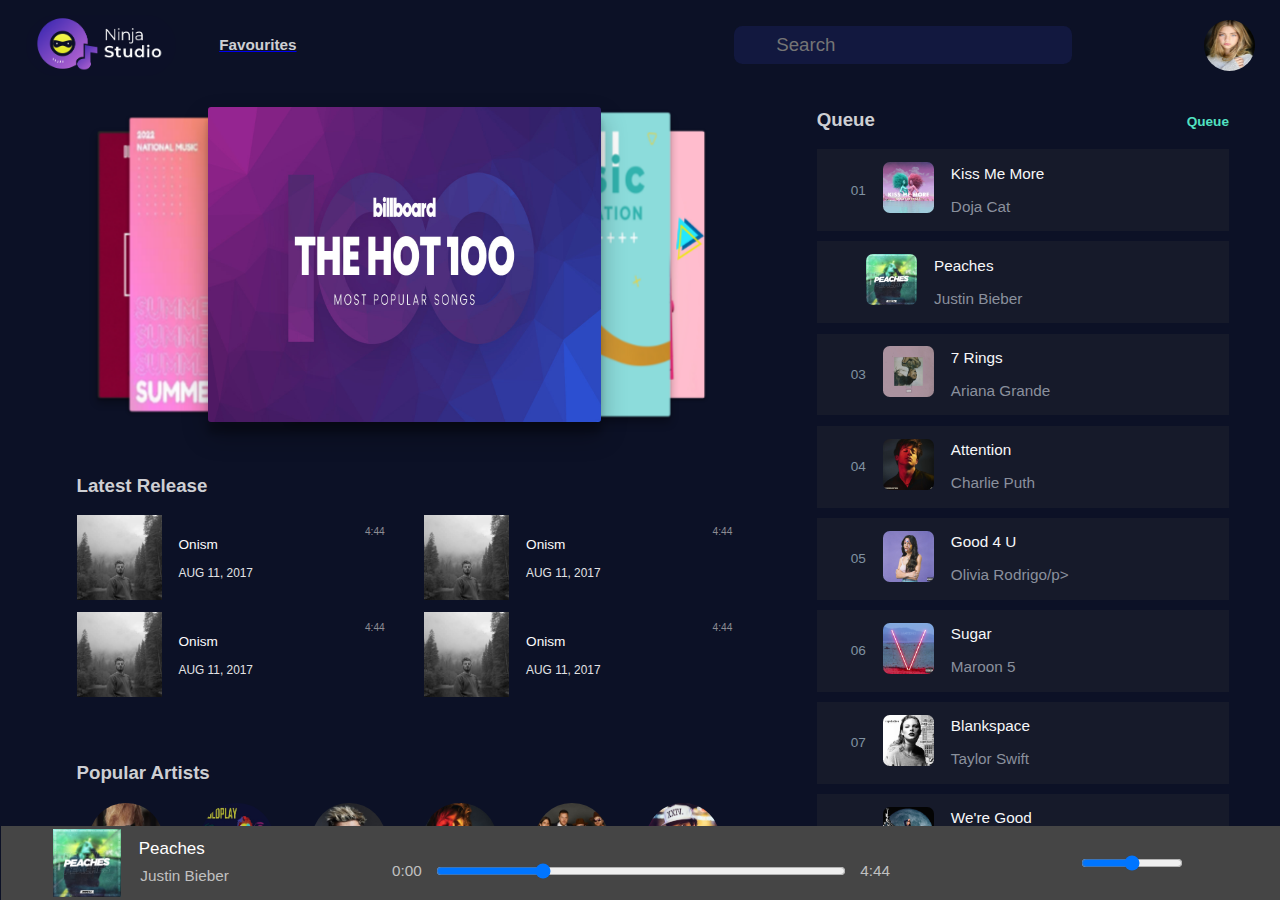
==== commit 326d7163: "Linked index2.html" ====
--- a/index.html
+++ b/index.html
@@ -1,4 +1,4 @@
-<!-- The Following code is written by Dhruv Arora (github.com/itsdhruvarora) -->
+
 
 <!DOCTYPE html>
 <html>
@@ -29,7 +29,7 @@
     <meta name="viewport" content="Width=device-width, initial-scale=1.0">
 
     <!-- linking the css file -->
-    <link rel="stylesheet" href="/assets/css/styles.css">
+    <link rel="stylesheet" href="assets/css/styles.css">
 
     <!-- use the below to use font-awesome icons -->
     <link rel="stylesheet" href="https://use.fontawesome.com/releases/v5.15.3/css/all.css" integrity="sha384-SZXxX4whJ79/gErwcOYf+zWLeJdY/qpuqC4cAa9rOGUstPomtqpuNWT9wdPEn2fk" crossorigin="anonymous">
@@ -40,7 +40,8 @@
         <header class="header">
             <div class="logo">
                 <img src="logo.png" />
-                <p class="fav">Favourites</p>
+                <a href="index2.html">
+                <p class="fav">Favourites</p></a>
             </div>
             <div class="searchbox-container">
                 <div class="search-box">
